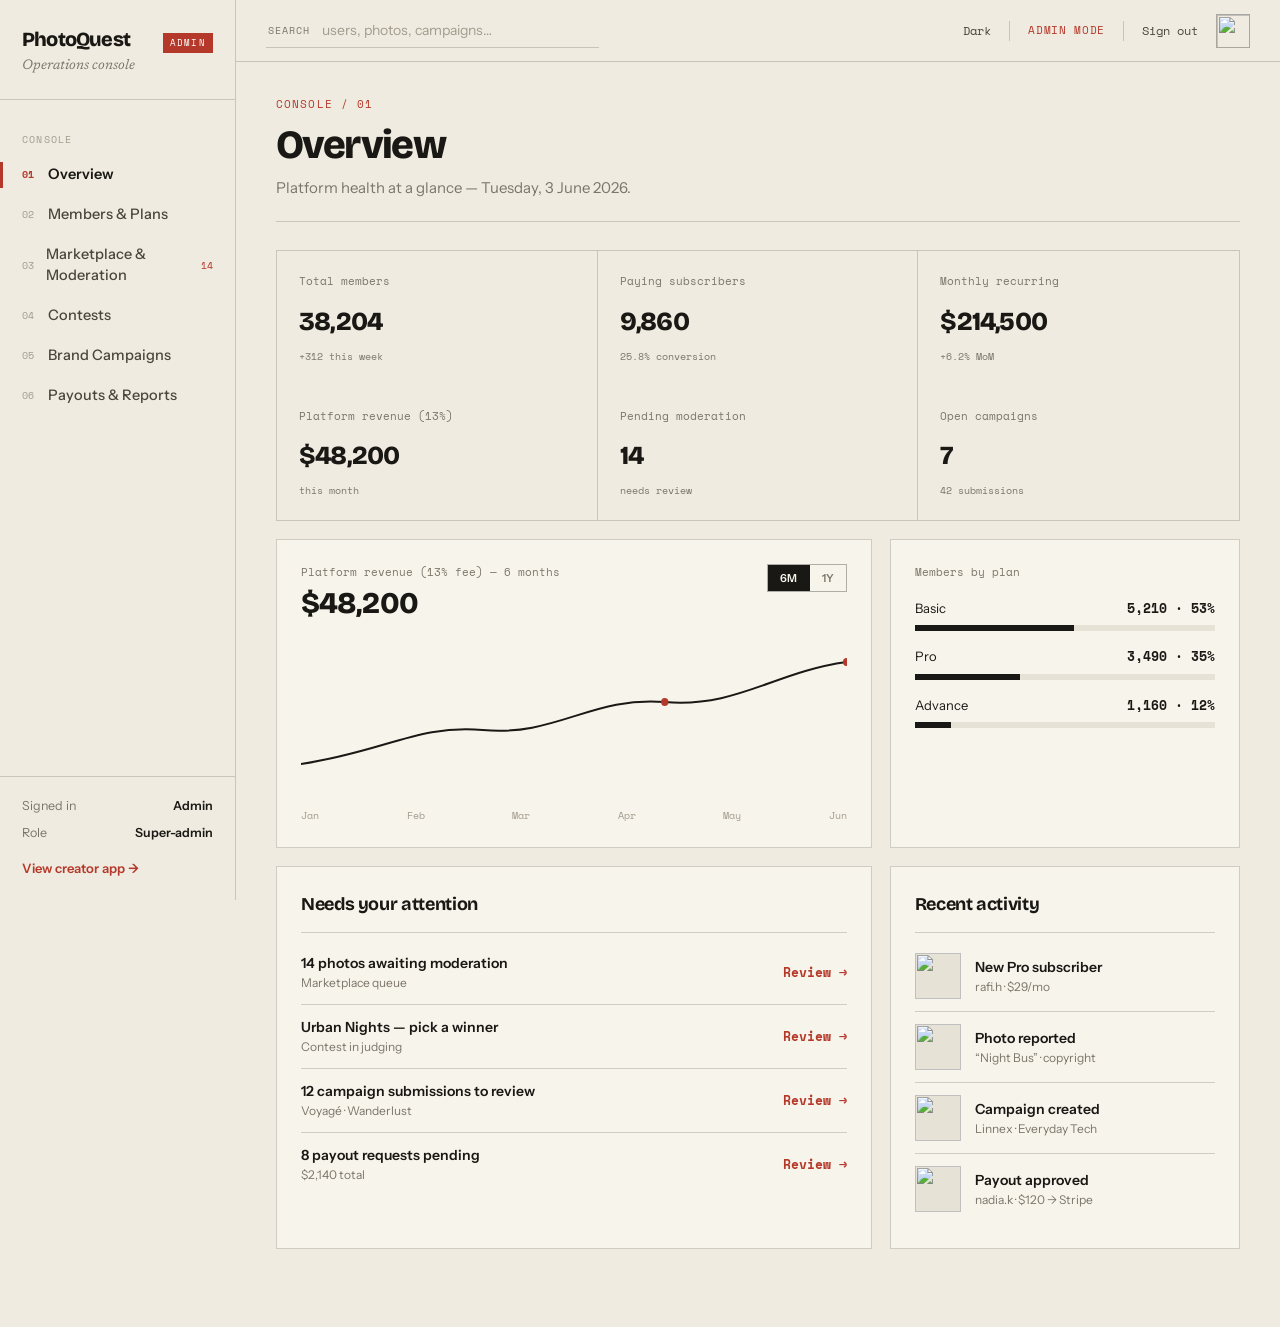
==== admin/index.html @ 0a508324 "first commit" ====
<!DOCTYPE html>
<html lang="en" data-theme="light">
<head>
<meta charset="UTF-8">
<meta name="viewport" content="width=device-width, initial-scale=1.0">
<title>PhotoQuest — Admin Console</title>
<link rel="preconnect" href="https://fonts.googleapis.com">
<link rel="preconnect" href="https://fonts.gstatic.com" crossorigin>
<link href="https://fonts.googleapis.com/css2?family=Bricolage+Grotesque:opsz,wght@12..96,500;12..96,700;12..96,800&family=Instrument+Sans:wght@400;500;600&family=Newsreader:ital,opsz,wght@0,6..72,400;1,6..72,400;1,6..72,500&family=Space+Mono:wght@400;700&display=swap" rel="stylesheet">
<link rel="stylesheet" href="css/styles.css">
<link rel="stylesheet" href="css/admin.css">
</head>
<body class="admin">
<div class="overlay-bg" id="ov" onclick="toggleNav(false)"></div>
<div class="app">

<!-- ============ SIDEBAR ============ -->
<aside class="sidebar" id="sidebar">
  <div class="brand">
    <div class="brand-row"><span class="brand-name">PhotoQuest</span><span class="admin-pip">ADMIN</span></div>
    <div class="brand-sub">Operations console</div>
  </div>
  <nav class="nav">
    <div class="nav-label">Console</div>
    <a class="nav-item active" data-go="a-overview"><span class="ni-no">01</span>Overview</a>
    <a class="nav-item" data-go="a-members"><span class="ni-no">02</span>Members &amp; Plans</a>
    <a class="nav-item" data-go="a-market"><span class="ni-no">03</span>Marketplace &amp; Moderation<span class="ni-flag" id="navMod">14</span></a>
    <a class="nav-item" data-go="a-contests"><span class="ni-no">04</span>Contests</a>
    <a class="nav-item" data-go="a-campaigns"><span class="ni-no">05</span>Brand Campaigns</a>
    <a class="nav-item" data-go="a-payouts"><span class="ni-no">06</span>Payouts &amp; Reports</a>
  </nav>
  <div class="side-foot">
    <div class="sf-line"><span>Signed in</span><span class="sf-val">Admin</span></div>
    <div class="sf-line"><span>Role</span><span class="sf-val">Super-admin</span></div>
    <a class="sf-up" href="../app/">View creator app →</a>
  </div>
</aside>

<div class="main">
  <header class="topbar">
    <button class="hamburger" onclick="toggleNav(true)" aria-label="Menu"><span></span><span></span><span></span></button>
    <div class="searchbar"><span class="sb-label">Search</span><input placeholder="users, photos, campaigns…"></div>
    <div class="topbar-spacer"></div>
    <button class="t-link" onclick="toggleTheme()" id="themeBtn">Dark</button>
    <div class="t-div"></div>
    <span class="plan-tag red">ADMIN MODE</span>
    <div class="t-div"></div>
    <button class="t-link" onclick="location.href='../auth/'">Sign out</button>
    <img class="avatar" src="https://picsum.photos/seed/pqadmin/100/100" alt="">
  </header>

  <!-- ===================================================== 1. OVERVIEW -->
  <section class="screen active" id="a-overview">
    <div class="page-head"><div><div class="eyebrow">Console / 01</div><h1>Overview</h1><p>Platform health at a glance — Tuesday, 3 June 2026.</p></div></div>

    <div class="stat-row six" id="kpiTop"></div>

    <div class="dash-grid">
      <div class="panel">
        <div class="panel-head"><div><span class="ph-label">Platform revenue (13% fee) — 6 months</span><span class="ph-big">$48,200</span></div>
          <div class="seg sm"><button class="on">6M</button><button>1Y</button></div></div>
        <svg class="area-chart" viewBox="0 0 600 150" preserveAspectRatio="none">
          <path d="M0,120 C90,108 130,80 200,86 C280,93 320,52 400,58 C480,64 520,28 600,18" fill="none" stroke="var(--ink)" stroke-width="2"/>
          <circle cx="400" cy="58" r="4" fill="var(--red)"/><circle cx="600" cy="18" r="4" fill="var(--red)"/></svg>
        <div class="chart-axis"><span>Jan</span><span>Feb</span><span>Mar</span><span>Apr</span><span>May</span><span>Jun</span></div>
      </div>
      <div class="panel"><span class="ph-label">Members by plan</span><div class="ebars" id="planDist" style="margin-top:18px"></div></div>
    </div>

    <div class="dash-grid">
      <div class="panel">
        <div class="panel-title">Needs your attention</div>
        <div class="rows" id="attention"></div>
      </div>
      <div class="panel"><div class="panel-title">Recent activity</div><div class="rows" id="adminActivity"></div></div>
    </div>
  </section>

  <!-- ===================================================== 2. MEMBERS & PLANS -->
  <section class="screen" id="a-members">
    <div class="page-head"><div><div class="eyebrow">Console / 02</div><h1>Members &amp; Plans</h1>
      <p>Manage subscribers, see plan activity, suspend or ban accounts that break the rules.</p></div>
      <div class="head-actions"><div class="seg"><button class="on">All</button><button>Basic</button><button>Pro</button><button>Advance</button></div>
      <button class="btn-solid" onclick="openMemberForm()">+ Add member</button></div></div>

    <div class="stat-row" id="memberKpi"></div>

    <div class="cols-2">
      <div class="panel">
        <div class="panel-title">Subscribers</div>
        <table class="tbl admin-tbl"><thead><tr><th>Member</th><th>Plan</th><th>Status</th><th>Joined</th><th class="r">Earnings</th><th class="r">Actions</th></tr></thead>
        <tbody id="memberBody"></tbody></table>
      </div>
      <div class="panel side">
        <div class="panel-title">Plan tiers <a href="#" onclick="openNewPlanForm();return false">+ New plan</a></div>
        <div id="planManage"></div>
        <p class="hint">Tier price, storage and upload limits are editable here. Commission is a flat ~13% across all tiers.</p>
      </div>
    </div>
  </section>

  <!-- ===================================================== 3. MARKETPLACE & MODERATION -->
  <section class="screen" id="a-market">
    <div class="page-head"><div><div class="eyebrow">Console / 03</div><h1>Marketplace &amp; Moderation</h1>
      <p>Review uploads, clear copyright flags, and remove anything that breaks community standards.</p></div></div>

    <div class="stat-row" id="marketKpi"></div>

    <div class="panel">
      <div class="panel-title">Moderation queue — <span class="red" id="modCount">14</span> awaiting review
        <div class="seg sm"><button class="on">Pending</button><button>Copyright flags</button><button>Reported</button></div></div>
      <div class="mod-grid" id="modGrid"></div>
    </div>

    <div class="panel" style="margin-top:18px">
      <div class="panel-title">Top-selling photos</div>
      <table class="tbl admin-tbl"><thead><tr><th>Photo</th><th>Creator</th><th>Category</th><th class="r">Downloads</th><th class="r">Revenue</th></tr></thead>
      <tbody id="topSellBody"></tbody></table>
    </div>
  </section>

  <!-- ===================================================== 4. CONTESTS -->
  <section class="screen" id="a-contests">
    <div class="page-head"><div><div class="eyebrow">Console / 04</div><h1>Contests</h1>
      <p>Create themed quests, review entries, and pick winners manually — no voting system.</p></div>
      <button class="btn-solid" onclick="openContestForm()">+ Create contest</button></div>

    <div class="stat-row" id="contestKpi"></div>

    <div class="panel">
      <div class="panel-title">All contests</div>
      <table class="tbl admin-tbl"><thead><tr><th>Theme</th><th>Type</th><th>Deadline</th><th class="r">Entries</th><th>Status</th><th class="r">Prize</th><th class="r">Action</th></tr></thead>
      <tbody id="contestBody"></tbody></table>
    </div>

    <div class="panel" style="margin-top:18px">
      <div class="panel-title">Review entries — <b>Urban Nights</b> (Judging)
        <span class="hint inline">Click an entry to shortlist; click again to mark winner</span></div>
      <div class="entry-grid" id="entryGrid"></div>
      <div class="judge-bar">
        <div><span class="jb-label">Selected winner</span><span class="jb-val" id="winnerLabel">— none yet —</span></div>
        <button class="btn-solid" onclick="assignPrize()">Assign $1,500 prize</button>
      </div>
    </div>
  </section>

  <!-- ===================================================== 5. BRAND CAMPAIGNS -->
  <section class="screen" id="a-campaigns">
    <div class="page-head"><div><div class="eyebrow">Console / 05</div><h1>Brand Campaigns</h1>
      <p>Post briefs from brands, review submissions, and accept the best shots with a payout.</p></div>
      <button class="btn-solid" onclick="openCampaignForm()">+ Create campaign</button></div>

    <div class="stat-row" id="campKpi"></div>

    <div class="panel">
      <div class="panel-title">Campaigns</div>
      <table class="tbl admin-tbl"><thead><tr><th>Brand</th><th>Brief</th><th>Payout</th><th class="r">Submissions</th><th>Status</th><th class="r">Action</th></tr></thead>
      <tbody id="campBody"></tbody></table>
    </div>

    <div class="panel" style="margin-top:18px">
      <div class="panel-title">Review submissions — <b>Voyagé · Wanderlust 2026</b>
        <span class="hint inline">Accepted <b id="accCount">0</b> · committed <b id="accTotal">$0</b></span></div>
      <div class="mod-grid" id="subGrid"></div>
    </div>
  </section>

  <!-- ===================================================== 6. PAYOUTS & REPORTS -->
  <section class="screen" id="a-payouts">
    <div class="page-head"><div><div class="eyebrow">Console / 06</div><h1>Payouts &amp; Reports</h1>
      <p>Approve creator withdrawals to Stripe virtual cards and track platform revenue.</p></div></div>

    <div class="stat-row" id="payKpi"></div>

    <div class="cols-2">
      <div class="panel">
        <div class="panel-title">Payout requests</div>
        <table class="tbl admin-tbl"><thead><tr><th>Creator</th><th>Method</th><th>Requested</th><th class="r">Amount</th><th class="r">Action</th></tr></thead>
        <tbody id="payBody"></tbody></table>
      </div>
      <div class="panel side">
        <div class="panel-title">Where each $1 of a sale goes</div>
        <div class="split"><div class="sp-you">Creator — 87¢</div><div class="sp-pf">13¢</div></div>
        <div class="rows" id="feeBreak" style="margin-top:14px"></div>
        <p class="hint">The 13% platform fee covers taxes, insurance and Stripe merchant fees. Minimum payout $50.</p>
      </div>
    </div>
  </section>

</div></div>

<div class="modal-wrap" id="modal">
  <div class="modal-bg" onclick="closeModal()"></div>
  <div class="modal" role="dialog" aria-modal="true">
    <div class="modal-head"><div><span class="mh-sub" id="modalKicker">New</span><h3 id="modalTitle">Title</h3></div>
      <button class="x" onclick="closeModal()" aria-label="Close">✕</button></div>
    <div class="modal-body" id="modalBody"></div>
    <div class="modal-foot"><button class="btn-line" onclick="closeModal()">Cancel</button>
      <button class="btn-solid" id="modalSubmit">Save</button></div>
  </div>
</div>

<script src="js/app.js"></script>
</body>
</html>
---- admin/css/styles.css ----
/* ============================================================
   PhotoQuest — Editorial / Swiss photo-archive
   Paper-light default · near-monochrome ink · single press-red accent
   ============================================================ */
:root{
  --display:'Bricolage Grotesque',sans-serif;
  --body:'Instrument Sans',sans-serif;
  --serif:'Newsreader',Georgia,serif;
  --mono:'Space Mono',monospace;
  --sidebar-w:236px;
  --red:#C0392B;
}
html[data-theme="light"]{
  --bg:#EFEBE1;          /* warm newsprint */
  --paper:#F7F4EC;       /* panels */
  --paper-2:#E7E2D6;     /* recessed */
  --ink:#1A1814;         /* near-black warm */
  --ink-2:#4B463D;
  --muted:#7C766A;
  --faint:#A39C8D;
  --rule:rgba(26,24,20,.18);
  --rule-2:rgba(26,24,20,.32);
  --red:#B5392A;
  --on-ink:#F7F4EC;
}
html[data-theme="dark"]{
  --bg:#161512;
  --paper:#1E1C18;
  --paper-2:#13120F;
  --ink:#ECE7DA;
  --ink-2:#BCB5A6;
  --muted:#8A8475;
  --faint:#5C574B;
  --rule:rgba(236,231,218,.16);
  --rule-2:rgba(236,231,218,.3);
  --red:#E0584A;
  --on-ink:#161512;
}
*{margin:0;padding:0;box-sizing:border-box}
html{scroll-behavior:smooth}
body{font-family:var(--body);background:var(--bg);color:var(--ink);font-size:15px;line-height:1.5;
  -webkit-font-smoothing:antialiased;transition:background .35s,color .35s}
::selection{background:var(--ink);color:var(--on-ink)}
img{display:block;max-width:100%}
button{font-family:inherit;cursor:pointer;border:none;background:none;color:inherit}
a{color:inherit;text-decoration:none;cursor:pointer}
.mono{font-family:var(--mono)}
.red{color:var(--red)}
::-webkit-scrollbar{width:10px;height:10px}
::-webkit-scrollbar-thumb{background:var(--rule-2)}
::-webkit-scrollbar-track{background:transparent}

/* ============ LAYOUT ============ */
.app{display:flex;min-height:100vh}
.sidebar{width:var(--sidebar-w);flex-shrink:0;position:fixed;inset:0 auto 0 0;z-index:60;background:var(--bg);
  border-right:1px solid var(--rule);display:flex;flex-direction:column;padding:24px 0 18px;transition:transform .3s}
.brand{padding:0 22px 22px;border-bottom:1px solid var(--rule)}
.brand-row{display:flex;align-items:baseline;justify-content:space-between}
.brand-name{font-family:var(--display);font-weight:800;font-size:20px;letter-spacing:-.04em}
.brand-idx{font-family:var(--mono);font-size:11px;color:var(--muted)}
.brand-sub{font-family:var(--serif);font-style:italic;font-size:14px;color:var(--muted);margin-top:2px}

.nav{flex:1;overflow-y:auto;padding:14px 0}
.nav-label{font-family:var(--mono);font-size:10px;letter-spacing:.12em;text-transform:uppercase;color:var(--faint);
  padding:18px 22px 8px}
.nav-item{display:flex;align-items:center;gap:12px;padding:9px 22px;font-size:14.5px;font-weight:500;color:var(--ink-2);
  transition:.12s;position:relative}
.nav-item .ni-no{font-family:var(--mono);font-size:10px;color:var(--faint);width:14px}
.nav-item .ni-flag{margin-left:auto;font-family:var(--mono);font-size:9.5px;color:var(--red)}
.nav-item:hover{color:var(--ink);background:var(--paper)}
.nav-item.active{color:var(--ink);font-weight:600}
.nav-item.active::before{content:"";position:absolute;left:0;top:7px;bottom:7px;width:3px;background:var(--red)}
.nav-item.active .ni-no{color:var(--red)}

.side-foot{border-top:1px solid var(--rule);padding:16px 22px 4px;font-size:12.5px}
.sf-line{display:flex;justify-content:space-between;color:var(--muted);padding:4px 0}
.sf-val{color:var(--ink);font-weight:600}
.sf-up{display:block;margin-top:12px;font-weight:600;color:var(--red);font-size:13px}
.sf-up:hover{text-decoration:underline}

.main{flex:1;margin-left:var(--sidebar-w);min-width:0}

/* ============ TOPBAR ============ */
.topbar{position:sticky;top:0;z-index:40;display:flex;align-items:center;gap:18px;padding:0 30px;height:62px;
  background:color-mix(in srgb,var(--bg) 88%,transparent);backdrop-filter:blur(8px);border-bottom:1px solid var(--rule)}
.hamburger{display:none;flex-direction:column;gap:4px;width:38px;height:38px;align-items:center;justify-content:center;border:1px solid var(--rule)}
.hamburger span{width:18px;height:1.5px;background:var(--ink)}
.searchbar{flex:1;max-width:430px;display:flex;align-items:center;gap:12px;border-bottom:1px solid var(--rule);padding:8px 2px}
.searchbar:focus-within{border-color:var(--ink)}
.sb-label{font-family:var(--mono);font-size:10px;letter-spacing:.1em;text-transform:uppercase;color:var(--muted)}
.searchbar input{flex:1;background:none;border:none;outline:none;color:var(--ink);font-size:14px;font-family:inherit}
.searchbar input::placeholder{color:var(--faint)}
.topbar-spacer{flex:1}
.t-link{font-family:var(--mono);font-size:12px;color:var(--ink-2)}
.t-link:hover{color:var(--red)}
.t-div{width:1px;height:20px;background:var(--rule)}
.plan-tag{font-family:var(--mono);font-size:11px;letter-spacing:.06em;color:var(--muted)}
.avatar{width:34px;height:34px;object-fit:cover;border:1px solid var(--rule-2)}

/* ============ SCREENS ============ */
.screen{display:none;padding:34px 40px 60px;max-width:1280px}
.screen.active{display:block;animation:fade .4s ease}
@keyframes fade{from{opacity:0;transform:translateY(6px)}to{opacity:1;transform:none}}
@media(prefers-reduced-motion:reduce){.screen.active{animation:none}}

.page-head{display:flex;align-items:flex-end;justify-content:space-between;gap:24px;flex-wrap:wrap;
  padding-bottom:22px;margin-bottom:28px;border-bottom:1px solid var(--rule)}
.eyebrow{font-family:var(--mono);font-size:11px;letter-spacing:.1em;text-transform:uppercase;color:var(--red);margin-bottom:12px}
.page-head h1{font-family:var(--display);font-size:40px;font-weight:800;letter-spacing:-.04em;line-height:1}
.page-head p{color:var(--muted);margin-top:12px;max-width:540px;font-size:15px}

/* ============ BUTTONS ============ */
.btn-solid{background:var(--ink);color:var(--on-ink);padding:11px 20px;font-weight:600;font-size:14px;
  border:1px solid var(--ink);transition:.15s}
.btn-solid:hover{background:transparent;color:var(--ink)}
.btn-line{background:none;color:var(--ink);border:1px solid var(--rule-2);padding:11px 20px;font-weight:600;font-size:14px;transition:.15s}
.btn-line:hover{border-color:var(--ink);background:var(--ink);color:var(--on-ink)}
.btn-line-inv{background:none;border:1px solid currentColor;color:var(--on-ink);padding:13px 24px;font-weight:600;font-size:15px}
.btn-line-inv:hover{background:var(--on-ink);color:var(--ink)}
.full{width:100%;display:block;text-align:center;margin-top:8px}
.link-u{font-weight:600;font-size:14px;color:var(--ink)}
.link-u:hover{text-decoration:underline;text-underline-offset:3px}
.link-u.red{color:var(--red)}

/* segmented (flat) */
.seg{display:inline-flex;border:1px solid var(--rule-2)}
.seg button{padding:9px 16px;font-size:12.5px;font-weight:600;color:var(--muted);border-right:1px solid var(--rule-2)}
.seg button:last-child{border-right:none}
.seg button.on{background:var(--ink);color:var(--on-ink)}
.seg.sm button{padding:6px 12px;font-size:11px}

/* ============ LANDING ============ */
.landing{padding:0;max-width:none}
.land-nav{display:flex;align-items:center;justify-content:space-between;padding:20px 6%;border-bottom:1px solid var(--rule);
  position:sticky;top:0;background:color-mix(in srgb,var(--bg) 90%,transparent);backdrop-filter:blur(8px);z-index:30}
.brand-name.lg{font-size:22px}
.land-links{display:flex;gap:30px;font-size:14px;font-weight:500;color:var(--ink-2)}
.land-links a:hover{color:var(--red)}
.land-cta{display:flex;align-items:center;gap:18px}

.hero{padding:64px 6% 40px;border-bottom:1px solid var(--rule)}
.kicker{font-family:var(--mono);font-size:12px;letter-spacing:.08em;text-transform:uppercase;color:var(--red);margin-bottom:26px}
.hero-h{font-family:var(--display);font-weight:800;font-size:clamp(44px,7.5vw,96px);line-height:.94;letter-spacing:-.05em}
.hero-under{display:grid;grid-template-columns:1fr 1fr;gap:50px;margin-top:40px;padding-top:28px;border-top:1px solid var(--rule)}
.hero-lead p{font-family:var(--serif);font-size:19px;line-height:1.45;color:var(--ink-2);max-width:440px}
.hero-search{display:flex;align-items:center;gap:14px;border-bottom:1px solid var(--ink);padding:10px 0;margin-top:24px;max-width:400px}
.hero-search input{flex:1;background:none;border:none;outline:none;font-family:inherit;font-size:16px;color:var(--ink)}
.hero-search input::placeholder{color:var(--faint)}
.hero-stats{display:grid;grid-template-columns:1fr 1fr;gap:20px 30px;align-content:start}
.hero-stats .hs{border-top:1px solid var(--rule);padding-top:10px}
.hero-stats .n{display:block;font-family:var(--display);font-size:34px;font-weight:700;letter-spacing:-.03em}
.hero-stats .t{font-family:var(--mono);font-size:11px;color:var(--muted)}

.hero-fig{position:relative}
.hero-fig img{width:100%;height:clamp(360px,52vh,620px);object-fit:cover;filter:grayscale(.12)}
.hero-fig figcaption{font-family:var(--mono);font-size:11px;color:var(--muted);padding:12px 6%;border-bottom:1px solid var(--rule)}
.hero-fig figcaption span{color:var(--red);margin-right:8px}

.ed-sec{padding:64px 6%;border-bottom:1px solid var(--rule)}
.ed-head{display:flex;align-items:baseline;gap:20px;margin-bottom:36px}
.ed-no{font-family:var(--mono);font-size:13px;color:var(--red)}
.ed-head h2{font-family:var(--display);font-size:clamp(26px,3.4vw,40px);font-weight:700;letter-spacing:-.035em;line-height:1.04}
.feat-list{display:grid;grid-template-columns:repeat(2,1fr);gap:0;border-top:1px solid var(--rule)}
.feat{padding:26px 30px 26px 0;border-bottom:1px solid var(--rule)}
.feat:nth-child(odd){border-right:1px solid var(--rule);padding-right:40px}
.feat:nth-child(even){padding-left:40px}
.feat .fn{font-family:var(--mono);font-size:11px;color:var(--red);margin-bottom:10px}
.feat h3{font-family:var(--display);font-size:22px;font-weight:700;letter-spacing:-.02em;margin-bottom:8px}
.feat p{color:var(--muted);font-size:14.5px;max-width:380px}

.step-list{list-style:none;border-top:1px solid var(--rule)}
.step-list li{display:flex;gap:30px;padding:28px 0;border-bottom:1px solid var(--rule);align-items:baseline}
.sl-no{font-family:var(--serif);font-style:italic;font-size:30px;color:var(--red);width:50px;flex-shrink:0}
.step-list h3{font-family:var(--display);font-size:21px;font-weight:700;margin-bottom:6px;letter-spacing:-.02em}
.step-list p{color:var(--muted);max-width:560px}

.cta-block{background:var(--ink);color:var(--on-ink);padding:80px 6%;display:flex;align-items:center;justify-content:space-between;gap:40px;flex-wrap:wrap}
.cta-block h2{font-family:var(--display);font-size:clamp(28px,4.4vw,52px);font-weight:800;letter-spacing:-.04em;line-height:1;max-width:640px}

.land-foot{padding:50px 6%;display:flex;justify-content:space-between;gap:40px;flex-wrap:wrap;border-top:1px solid var(--rule)}
.land-foot .brand-name{font-size:18px}
.land-foot p{color:var(--muted);font-size:12px;margin-top:6px}
.lf-cols{display:flex;gap:56px}
.lf-cols b{display:block;font-family:var(--mono);font-size:10px;letter-spacing:.1em;text-transform:uppercase;color:var(--faint);margin-bottom:12px;font-weight:400}
.lf-cols a{display:block;font-size:13.5px;color:var(--ink-2);padding:3px 0}
.lf-cols a:hover{color:var(--red)}

/* ============ PRICING ============ */
.price-table{display:grid;grid-template-columns:repeat(3,1fr);border:1px solid var(--rule-2)}
.plan-col{padding:30px 26px;border-right:1px solid var(--rule)}
.plan-col:last-child{border-right:none}
.plan-col.pop{background:var(--paper)}
.plan-name{display:flex;align-items:baseline;justify-content:space-between}
.plan-name .nm{font-family:var(--display);font-size:24px;font-weight:800;letter-spacing:-.03em}
.plan-name .rec{font-family:var(--mono);font-size:10px;color:var(--red)}
.plan-desc{color:var(--muted);font-size:13.5px;margin:8px 0 22px;min-height:54px}
.plan-price{display:flex;align-items:baseline;gap:6px;border-top:1px solid var(--rule);padding-top:20px}
.plan-price .amt{font-family:var(--display);font-size:48px;font-weight:800;letter-spacing:-.04em}
.plan-price .per{font-family:var(--mono);font-size:12px;color:var(--muted)}
.plan-store{font-family:var(--mono);font-size:12px;color:var(--red);margin:14px 0 22px}
.plan-feats{list-style:none}
.plan-feats li{display:flex;gap:12px;font-size:13.5px;padding:9px 0;border-top:1px solid var(--rule);color:var(--ink-2)}
.plan-feats li .mk{font-family:var(--mono);color:var(--ink);flex-shrink:0}
.plan-feats li.off{color:var(--faint)}.plan-feats li.off .mk{color:var(--faint)}
.plan-col .btn-solid,.plan-col .btn-line{width:100%;text-align:center;margin-top:24px}
.fee-note{display:flex;gap:18px;margin-top:24px;padding:22px 24px;background:var(--paper);border:1px solid var(--rule)}
.fn-mark{font-family:var(--mono);font-size:11px;letter-spacing:.08em;text-transform:uppercase;color:var(--red);flex-shrink:0;padding-top:2px}
.fee-note p{font-size:14px;color:var(--ink-2);max-width:760px}
.fee-note b{color:var(--ink)}

/* ============ PANELS / STATS ============ */
.panel{background:var(--paper);border:1px solid var(--rule);padding:24px}
.stat-row{display:grid;grid-template-columns:repeat(4,1fr);border:1px solid var(--rule);margin-bottom:18px}
.stat-row.two{grid-template-columns:1fr 1fr;margin:0}
.stat{padding:22px;border-right:1px solid var(--rule)}
.stat:last-child{border-right:none}
.st-label{font-family:var(--mono);font-size:11px;color:var(--muted);display:block;margin-bottom:12px}
.st-val{font-family:var(--display);font-size:32px;font-weight:800;letter-spacing:-.03em}
.st-delta{font-family:var(--mono);font-size:11px;margin-top:8px;display:block;color:var(--ink-2)}
.st-delta.down{color:var(--red)}

.dash-grid{display:grid;grid-template-columns:1.7fr 1fr;gap:18px;margin-bottom:18px}
.panel-head{display:flex;justify-content:space-between;align-items:flex-start;margin-bottom:18px}
.ph-label{font-family:var(--mono);font-size:11px;color:var(--muted);display:block}
.ph-big{font-family:var(--display);font-size:30px;font-weight:800;letter-spacing:-.03em;margin-top:4px}
.area-chart{width:100%;height:150px}
.chart-axis{display:flex;justify-content:space-between;font-family:var(--mono);font-size:10px;color:var(--faint);margin-top:8px}

.usage-big{font-family:var(--display);font-size:46px;font-weight:800;letter-spacing:-.04em;margin-top:14px}
.usage-big span{color:var(--muted);font-size:26px}
.usage-meta{font-size:13px;color:var(--muted);margin-bottom:18px}
.usage-foot{display:flex;justify-content:space-between;font-size:12px;color:var(--muted);margin:20px 0 8px;font-family:var(--mono)}
.meter{height:6px;background:var(--paper-2);overflow:hidden}
.meter-fill{height:100%;background:var(--ink);transition:width 1s ease}

.panel-title{display:flex;justify-content:space-between;align-items:baseline;font-family:var(--display);font-size:18px;font-weight:700;
  letter-spacing:-.02em;padding-bottom:14px;margin-bottom:8px;border-bottom:1px solid var(--rule)}
.panel-title a{font-family:var(--body);font-size:12.5px;font-weight:600;color:var(--red)}
.rows{display:flex;flex-direction:column}
.row-item{display:flex;align-items:center;gap:14px;padding:12px 0;border-bottom:1px solid var(--rule)}
.row-item:last-child{border-bottom:none}
.row-item img{width:46px;height:46px;object-fit:cover}
.row-item .rt{font-weight:600;font-size:14px}
.row-item .rs{font-size:12px;color:var(--muted)}
.row-item .rv{margin-left:auto;font-family:var(--mono);font-weight:700;font-size:13px}

/* ============ UPLOAD ============ */
.upload-grid{display:grid;grid-template-columns:1fr 360px;gap:22px}
.dropzone{border:1px dashed var(--rule-2);padding:24px;transition:.2s}
.dropzone:hover{border-color:var(--ink)}
.dz-preview{position:relative;overflow:hidden;aspect-ratio:16/10;margin-bottom:18px}
.dz-preview img{width:100%;height:100%;object-fit:cover}
.scan-line{position:absolute;left:0;right:0;height:2px;background:var(--red);top:0;opacity:0}
.scanning .scan-line{opacity:1;animation:scan 2.4s linear infinite}
@keyframes scan{0%{top:0}100%{top:100%}}
.dz-actions{display:flex;gap:10px;flex-wrap:wrap}
.dz-hint{font-family:var(--mono);font-size:11px;color:var(--muted);margin-top:14px}
.field{margin-top:20px}
.field label{font-family:var(--mono);font-size:10px;letter-spacing:.08em;text-transform:uppercase;color:var(--muted);display:block;margin-bottom:8px}
.ai-panel{background:var(--paper);border:1px solid var(--rule);padding:22px}
.ai-head{display:flex;align-items:center;justify-content:space-between;padding-bottom:16px;border-bottom:1px solid var(--rule);margin-bottom:18px}
.ai-title{font-family:var(--display);font-size:17px;font-weight:700;display:block}
.ai-opt{font-family:var(--mono);font-size:10px;color:var(--red)}
.val{font-family:var(--mono);font-size:13px;border:1px solid var(--rule);padding:10px 12px;color:var(--ink)}
.val.muted{color:var(--faint)}
.chips{display:flex;flex-wrap:wrap;gap:7px}
.chipm{font-family:var(--mono);font-size:11px;border:1px solid var(--rule-2);padding:5px 10px;color:var(--ink-2)}
.chipm.add{border-style:dashed;color:var(--muted)}
.ai-offnote{font-size:13px;color:var(--muted);padding:16px 0;border-bottom:1px solid var(--rule);margin-bottom:6px}
.switch{width:42px;height:22px;background:var(--paper-2);border:1px solid var(--rule-2);position:relative;transition:.2s;flex-shrink:0}
.switch::after{content:"";position:absolute;top:1px;left:1px;width:18px;height:18px;background:var(--muted);transition:.2s}
.switch.on{background:var(--ink)}
.switch.on::after{left:21px;background:var(--on-ink)}

/* ============ PORTFOLIO ============ */
.pf-cover{height:200px;overflow:hidden;border:1px solid var(--rule)}
.pf-cover img{width:100%;height:100%;object-fit:cover;filter:grayscale(.15)}
.pf-head{display:flex;align-items:flex-end;gap:24px;margin-top:-50px;padding:0 6px;flex-wrap:wrap}
.pf-avatar{width:108px;height:108px;object-fit:cover;border:4px solid var(--bg)}
.pf-info{flex:1;min-width:220px;padding-bottom:6px}
.pf-info h1{font-family:var(--display);font-size:30px;font-weight:800;letter-spacing:-.03em;display:flex;align-items:baseline;gap:12px;flex-wrap:wrap}
.verif{font-family:var(--mono);font-size:11px;color:var(--red);font-weight:400}
.pf-bio{font-family:var(--serif);font-style:italic;font-size:16px;color:var(--ink-2);margin:8px 0;max-width:480px}
.pf-meta{display:flex;gap:22px;font-size:12px;color:var(--muted)}
.pf-meta b{color:var(--ink)}
.pf-actions{display:flex;gap:10px;padding-bottom:8px}
.pf-badges{display:grid;grid-template-columns:repeat(3,1fr);border:1px solid var(--rule);margin:28px 0}
.pfb{padding:18px 20px;border-right:1px solid var(--rule);font-size:13.5px;color:var(--ink-2);display:flex;align-items:baseline;gap:12px}
.pfb:last-child{border-right:none}
.pfb-no{font-family:var(--display);font-size:22px;font-weight:800;color:var(--red);flex-shrink:0}
.arch-head{display:flex;align-items:baseline;gap:18px;padding-bottom:16px;margin-bottom:20px;border-bottom:1px solid var(--rule)}
.arch-head h2{font-family:var(--display);font-size:24px;font-weight:700;letter-spacing:-.03em}
.arch-head a{margin-left:auto;font-size:13px;font-weight:600;color:var(--red)}
.masonry{columns:4;column-gap:14px}
.masonry .arch-item{margin-bottom:14px;break-inside:avoid}

/* ============ ARCHIVE GRID (marketplace) ============ */
.arch-grid{display:grid;grid-template-columns:repeat(4,1fr);gap:14px}
.arch-item{border:1px solid var(--rule);background:var(--paper);transition:.18s}
.arch-item:hover{border-color:var(--ink)}
.arch-item .ai-img{overflow:hidden;position:relative}
.arch-item .ai-img img{width:100%;height:100%;object-fit:cover;transition:.5s ease}
.arch-grid .arch-item .ai-img{aspect-ratio:4/5}
.arch-item:hover .ai-img img{transform:scale(1.04)}
.arch-item .cap{display:flex;justify-content:space-between;align-items:baseline;padding:9px 11px;font-family:var(--mono);font-size:11px;border-top:1px solid var(--rule)}
.arch-item .cap .ct{color:var(--ink);white-space:nowrap;overflow:hidden;text-overflow:ellipsis}
.arch-item .cap .cp{color:var(--red);flex-shrink:0;padding-left:8px}

.mk-bar{display:flex;align-items:center;gap:20px;flex-wrap:wrap;padding-bottom:16px;margin-bottom:20px;border-bottom:1px solid var(--rule)}
.mk-filters{display:flex;gap:18px;flex-wrap:wrap}
.fl{font-size:14px;font-weight:500;color:var(--muted)}
.fl:hover{color:var(--ink)}
.fl.on{color:var(--ink);border-bottom:2px solid var(--red);padding-bottom:2px}
.mk-sort{margin-left:auto;font-size:12px;color:var(--ink-2)}

/* ============ CONTESTS ============ */
.quest-feature{display:grid;grid-template-columns:1fr 1fr;border:1px solid var(--rule-2);margin-bottom:32px}
.qf-img{position:relative;min-height:320px}
.qf-img img{position:absolute;inset:0;width:100%;height:100%;object-fit:cover;filter:grayscale(.1)}
.qf-img .live{position:absolute;top:16px;left:16px;display:flex;align-items:center;gap:8px;background:var(--ink);color:var(--on-ink);
  font-family:var(--mono);font-size:11px;padding:6px 12px}
.qf-img .live i{width:7px;height:7px;border-radius:50%;background:var(--red)}
.qf-body{padding:36px;display:flex;flex-direction:column;justify-content:center;border-left:1px solid var(--rule)}
.qf-theme{font-family:var(--mono);font-size:11px;letter-spacing:.08em;text-transform:uppercase;color:var(--red)}
.qf-body h2{font-family:var(--display);font-size:36px;font-weight:800;letter-spacing:-.04em;margin:10px 0}
.qf-body p{color:var(--muted);font-size:14.5px;margin-bottom:24px;max-width:420px}
.qf-prizes{display:flex;gap:34px;padding:18px 0;border-top:1px solid var(--rule);border-bottom:1px solid var(--rule);margin-bottom:24px}
.qf-prizes .n{display:block;font-family:var(--display);font-size:26px;font-weight:800;letter-spacing:-.03em}
.qf-prizes .t{font-size:10px;color:var(--muted)}
.qf-cta{display:flex;align-items:center;gap:20px}
.quest-grid{display:grid;grid-template-columns:repeat(3,1fr);gap:16px}
.quest-card{border:1px solid var(--rule);background:var(--paper);transition:.18s}
.quest-card:hover{border-color:var(--ink)}
.quest-card .qc-img{height:150px;position:relative;overflow:hidden}
.quest-card .qc-img img{width:100%;height:100%;object-fit:cover}
.quest-card .qc-img .pz{position:absolute;bottom:0;left:0;background:var(--ink);color:var(--on-ink);font-family:var(--mono);font-size:12px;padding:5px 11px}
.quest-card .qc-body{padding:16px 18px}
.quest-card .qc-theme{font-family:var(--mono);font-size:10px;letter-spacing:.06em;text-transform:uppercase;color:var(--red)}
.quest-card h4{font-family:var(--display);font-size:19px;font-weight:700;letter-spacing:-.02em;margin:6px 0}
.quest-card .dl{font-family:var(--mono);font-size:11px;color:var(--muted)}

/* ============ CAMPAIGNS ============ */
.camp-list{border-top:1px solid var(--rule)}
.camp-row{display:grid;grid-template-columns:80px 1fr auto;gap:24px;align-items:center;padding:24px 0;border-bottom:1px solid var(--rule);transition:.15s}
.camp-row:hover{background:var(--paper);padding-left:12px;padding-right:12px}
.camp-row .logo{width:80px;height:80px;object-fit:cover;border:1px solid var(--rule)}
.camp-row .cr-name{font-family:var(--display);font-size:20px;font-weight:700;letter-spacing:-.02em;display:flex;align-items:center;gap:12px}
.camp-row .cr-name .open{font-family:var(--mono);font-size:10px;color:var(--red);font-weight:400;text-transform:uppercase;letter-spacing:.06em}
.camp-row .cr-req{color:var(--muted);font-size:13.5px;margin:6px 0 10px;max-width:540px}
.camp-row .cr-tags{display:flex;gap:7px;flex-wrap:wrap}
.camp-row .pay{text-align:right}
.camp-row .pay .amt{font-family:var(--display);font-size:26px;font-weight:800;letter-spacing:-.03em}
.camp-row .pay .typ{font-family:var(--mono);font-size:10px;color:var(--muted)}
.camp-row .pay .btn-line{margin-top:10px}

/* ============ EARNINGS ============ */
.earn-grid{display:grid;grid-template-columns:320px 1fr;gap:22px;align-items:start}
.vcard{background:var(--ink);color:var(--on-ink);padding:26px;aspect-ratio:1.6/1;display:flex;flex-direction:column;justify-content:space-between}
.vc-top{display:flex;justify-content:space-between;align-items:flex-start}
.vc-bal{font-family:var(--mono);font-size:10px;opacity:.7;letter-spacing:.06em}
.vc-mark{font-family:var(--serif);font-style:italic;font-size:18px;opacity:.85}
.vc-amt{font-family:var(--display);font-size:38px;font-weight:800;letter-spacing:-.03em;margin-top:-30px}
.vc-num{font-size:14px;letter-spacing:.12em;opacity:.85}
.vc-foot{display:flex;justify-content:space-between;font-size:10px;opacity:.7;margin-top:10px}
.split{display:flex;gap:4px;margin:16px 0 14px}
.split>div{height:30px;display:grid;place-items:center;font-family:var(--mono);font-size:11px;font-weight:700}
.split .sp-you{flex:87;background:var(--ink);color:var(--on-ink)}
.split .sp-pf{flex:13;background:var(--paper-2);color:var(--ink-2)}
.sp-note{font-size:12.5px;color:var(--muted)}.sp-note b{color:var(--ink)}
.ebars{display:flex;flex-direction:column;gap:16px;margin-top:18px}
.ebar .et{display:flex;justify-content:space-between;font-size:13px;margin-bottom:7px}
.ebar .et .ev{font-family:var(--mono);font-weight:700}
.ebar .ebar-track{height:6px;background:var(--paper-2)}
.ebar .ebar-fill{height:100%;background:var(--ink)}

/* tables */
.tbl{width:100%;border-collapse:collapse}
.tbl th{text-align:left;font-family:var(--mono);font-size:10px;letter-spacing:.06em;text-transform:uppercase;color:var(--muted);padding:0 12px 12px;font-weight:400}
.tbl th.r,.tbl td.r{text-align:right}
.tbl td{padding:13px 12px;border-top:1px solid var(--rule);font-size:13.5px}
.tbl tr:hover td{background:var(--bg)}
.tg{font-family:var(--mono);font-size:10px;padding:3px 8px;border:1px solid var(--rule-2)}
.tg.paid{color:var(--ink)} .tg.credit{color:var(--red);border-color:var(--red)} .tg.draw{color:var(--muted)}
.amt-pos{font-family:var(--mono);font-weight:700;color:var(--ink)}
.amt-neg{font-family:var(--mono);font-weight:700;color:var(--red)}

/* ============ REFERRAL ============ */
.ref-block{background:var(--ink);color:var(--on-ink);padding:48px}
.ref-block h2{font-family:var(--display);font-size:clamp(30px,4.4vw,52px);font-weight:800;letter-spacing:-.04em}
.ref-block p{opacity:.8;margin:12px 0 28px;max-width:440px;font-size:15px}
.ref-link{display:flex;gap:10px;max-width:520px}
.rl-box{flex:1;background:transparent;border:1px solid rgba(255,255,255,.3);padding:13px 16px;font-size:13px;display:flex;align-items:center}
.ref-block .btn-solid{background:var(--on-ink);color:var(--ink);border-color:var(--on-ink)}
.ref-block .btn-solid:hover{background:transparent;color:var(--on-ink)}
.ref-share{display:flex;gap:24px;margin-top:20px;font-size:12px}
.ref-share a{opacity:.75;border-bottom:1px solid transparent;padding-bottom:2px}
.ref-share a:hover{opacity:1;border-color:currentColor}
.funnel{display:grid;grid-template-columns:repeat(3,1fr);border:1px solid var(--rule-2);margin-top:22px}
.fstep{padding:28px;border-right:1px solid var(--rule);text-align:center}
.fstep.last{border-right:none;background:var(--paper)}
.fstep .n{font-family:var(--display);font-size:40px;font-weight:800;letter-spacing:-.04em;display:block}
.fstep .t{font-family:var(--mono);font-size:11px;color:var(--muted)}

/* ============ MOBILE ============ */
.overlay-bg{display:none;position:fixed;inset:0;background:rgba(0,0,0,.4);z-index:55}
.overlay-bg.show{display:block}
@media(max-width:1080px){
  .hero-under,.dash-grid,.upload-grid,.earn-grid,.quest-feature,.feat-list{grid-template-columns:1fr}
  .feat:nth-child(odd){border-right:none;padding-right:0}.feat:nth-child(even){padding-left:0}
  .arch-grid{grid-template-columns:repeat(3,1fr)}.masonry{columns:3}
  .quest-grid,.pf-badges{grid-template-columns:1fr 1fr}
  .stat-row{grid-template-columns:1fr 1fr}.stat:nth-child(2){border-right:none}
  .qf-body{border-left:none;border-top:1px solid var(--rule)}
}
@media(max-width:768px){
  .sidebar{transform:translateX(-100%)}.sidebar.open{transform:translateX(0)}
  .main{margin-left:0}.hamburger{display:flex}.searchbar{display:none}
  .screen{padding:24px 20px 50px}.page-head h1{font-size:30px}
  .land-links{display:none}.land-nav,.hero,.ed-sec,.cta-block,.land-foot,.hero-fig figcaption{padding-left:20px;padding-right:20px}
  .arch-grid{grid-template-columns:1fr 1fr}.masonry{columns:2}
  .quest-grid,.pf-badges,.funnel,.stat-row,.stat-row.two{grid-template-columns:1fr}
  .stat,.pfb,.fstep{border-right:none;border-bottom:1px solid var(--rule)}
  .camp-row{grid-template-columns:1fr;text-align:left}.camp-row .pay{text-align:left}
  .plan-store{margin-bottom:0}
  .lf-cols{gap:32px}
}
@media(max-width:768px){.show-desktop{display:none!important}}
---- admin/css/admin.css ----
/* ============================================================
   PhotoQuest Admin Console — additions to the editorial base
   ============================================================ */
.admin-pip{font-family:var(--mono);font-size:9px;letter-spacing:.14em;background:var(--red);color:#fff;padding:3px 7px}
.plan-tag.red{color:var(--red)}

/* KPI rows that wrap nicely */
.stat-row.six{grid-template-columns:repeat(3,1fr)}
.stat-row.six .stat:nth-child(3){border-right:none}
.stat .st-sub{font-family:var(--mono);font-size:10px;color:var(--muted);display:block;margin-top:8px}
.stat .st-val.sm{font-size:26px}

.cols-2{display:grid;grid-template-columns:1.55fr 1fr;gap:18px;align-items:start}
.panel.side .hint{margin-top:14px}
.hint{font-size:12px;color:var(--muted)}
.hint.inline{margin-left:auto;font-weight:400}
.hint.inline b{color:var(--ink)}

/* ---- admin tables ---- */
.admin-tbl td{vertical-align:middle}
.admin-tbl .u{display:flex;align-items:center;gap:11px}
.admin-tbl .u img{width:32px;height:32px;object-fit:cover}
.admin-tbl .u .un{font-weight:600;font-size:13.5px}
.admin-tbl .u .ue{font-family:var(--mono);font-size:10px;color:var(--muted)}
.act-row{display:flex;gap:6px;justify-content:flex-end}
.act-btn{font-family:var(--mono);font-size:10px;border:1px solid var(--rule-2);padding:5px 9px;color:var(--ink-2);transition:.12s;background:none}
.act-btn:hover{border-color:var(--ink);color:var(--ink)}
.act-btn.danger:hover{border-color:var(--red);color:var(--red);background:none}
.act-btn.go:hover{background:var(--ink);color:var(--on-ink);border-color:var(--ink)}
tr.suspended td{opacity:.55}
tr.banned{opacity:0;transform:translateX(20px);transition:.4s}

/* status tags */
.tg.live,.tg.active,.tg.open{color:var(--ink)}
.tg.live::before,.tg.active::before,.tg.open::before{content:"";display:inline-block;width:6px;height:6px;background:var(--ink);border-radius:50%;margin-right:6px;vertical-align:1px}
.tg.judging,.tg.review,.tg.draft{color:var(--muted)}
.tg.flag,.tg.susp,.tg.due,.tg.closed{color:var(--red);border-color:var(--red)}

/* ---- moderation / submission grid ---- */
.mod-grid{display:grid;grid-template-columns:repeat(4,1fr);gap:14px;margin-top:6px}
.mod-card{border:1px solid var(--rule);background:var(--bg);transition:.3s}
.mod-card .mc-img{position:relative;aspect-ratio:4/3;overflow:hidden}
.mod-card .mc-img img{width:100%;height:100%;object-fit:cover}
.mod-card .mc-reason{position:absolute;top:8px;left:8px;font-family:var(--mono);font-size:9.5px;background:var(--ink);color:var(--on-ink);padding:3px 7px}
.mod-card .mc-reason.flag{background:var(--red)}
.mod-card .mc-meta{padding:9px 11px;font-family:var(--mono);font-size:10px;color:var(--muted);border-top:1px solid var(--rule)}
.mod-card .mc-meta b{color:var(--ink);font-family:var(--body);font-size:12.5px;display:block;margin-bottom:2px}
.mod-card .mc-actions{display:flex;border-top:1px solid var(--rule)}
.mod-card .mc-actions button{flex:1;padding:9px;font-family:var(--mono);font-size:11px;border-right:1px solid var(--rule);transition:.12s}
.mod-card .mc-actions button:last-child{border-right:none}
.mc-approve:hover{background:var(--ink);color:var(--on-ink)}
.mc-remove{color:var(--red)}
.mc-remove:hover{background:var(--red);color:#fff}
.mod-card.resolved{opacity:0;transform:scale(.94);pointer-events:none}
.mod-card.done .mc-actions{display:none}
.mod-card.done .mc-state{display:block}
.mc-state{display:none;padding:9px;text-align:center;font-family:var(--mono);font-size:11px;border-top:1px solid var(--rule)}
.mc-state.ok{color:var(--ink)} .mc-state.rm{color:var(--red)}

/* ---- contest entry judging ---- */
.entry-grid{display:grid;grid-template-columns:repeat(6,1fr);gap:10px;margin-top:6px}
.entry{position:relative;aspect-ratio:1;overflow:hidden;border:1px solid var(--rule);cursor:pointer}
.entry img{width:100%;height:100%;object-fit:cover;transition:.3s}
.entry:hover img{transform:scale(1.05)}
.entry .badge{position:absolute;inset:0;display:none;align-items:flex-end;padding:6px;font-family:var(--mono);font-size:9px;color:#fff;
  background:linear-gradient(0deg,rgba(0,0,0,.6),transparent 60%)}
.entry.short{outline:2px solid var(--ink);outline-offset:-2px}
.entry.short .badge{display:flex}
.entry.short .badge::after{content:"SHORTLIST"}
.entry.winner{outline:3px solid var(--red);outline-offset:-3px}
.entry.winner .badge{display:flex}
.entry.winner .badge::after{content:"★ WINNER";color:#fff}
.entry.winner .badge{background:linear-gradient(0deg,rgba(181,57,42,.85),transparent 60%)}
.judge-bar{display:flex;align-items:center;justify-content:space-between;gap:20px;margin-top:18px;padding-top:18px;border-top:1px solid var(--rule);flex-wrap:wrap}
.jb-label{font-family:var(--mono);font-size:10px;color:var(--muted);display:block}
.jb-val{font-family:var(--display);font-size:20px;font-weight:700}

/* plan-manage rows */
.pm-row{display:flex;align-items:center;justify-content:space-between;padding:13px 0;border-top:1px solid var(--rule)}
.pm-row:first-child{border-top:none}
.pm-name{font-family:var(--display);font-weight:700;font-size:16px}
.pm-meta{font-family:var(--mono);font-size:11px;color:var(--muted)}
.pm-price{font-family:var(--display);font-weight:700;font-size:18px}

@media(max-width:1080px){
  .cols-2{grid-template-columns:1fr}
  .stat-row.six{grid-template-columns:1fr 1fr}.stat-row.six .stat:nth-child(3){border-right:1px solid var(--rule)}
  .mod-grid{grid-template-columns:repeat(3,1fr)}
  .entry-grid{grid-template-columns:repeat(5,1fr)}
}
@media(max-width:768px){
  .stat-row.six{grid-template-columns:1fr}
  .mod-grid{grid-template-columns:1fr 1fr}
  .entry-grid{grid-template-columns:repeat(4,1fr)}
  .hint.inline{margin-left:0;width:100%;margin-top:6px}
  .admin-tbl{font-size:12px}
}

/* ============================================================
   Modal + forms (create / edit)
   ============================================================ */
.modal-wrap{position:fixed;inset:0;z-index:100;display:none;align-items:flex-start;justify-content:center;padding:6vh 20px}
.modal-wrap.open{display:flex}
.modal-bg{position:absolute;inset:0;background:rgba(20,16,10,.5)}
.modal{position:relative;width:min(580px,100%);max-height:86vh;display:flex;flex-direction:column;background:var(--bg);
  border:1px solid var(--rule-2);box-shadow:0 30px 60px -30px rgba(0,0,0,.5);animation:pop .22s ease}
@keyframes pop{from{opacity:0;transform:translateY(10px)}to{opacity:1;transform:none}}
@media(prefers-reduced-motion:reduce){.modal{animation:none}}
.modal-head{display:flex;align-items:center;justify-content:space-between;padding:20px 24px;border-bottom:1px solid var(--rule)}
.modal-head h3{font-family:var(--display);font-size:23px;font-weight:800;letter-spacing:-.03em}
.modal-head .mh-sub{font-family:var(--mono);font-size:10px;letter-spacing:.08em;text-transform:uppercase;color:var(--red);display:block;margin-bottom:4px}
.modal-head .x{font-family:var(--mono);font-size:15px;color:var(--muted);width:30px;height:30px;border:1px solid var(--rule)}
.modal-head .x:hover{border-color:var(--ink);color:var(--ink)}
.modal-body{padding:22px 24px;overflow-y:auto}
.modal-foot{display:flex;gap:10px;justify-content:flex-end;padding:16px 24px;border-top:1px solid var(--rule)}

.frow{margin-bottom:16px}
.fgrid{display:grid;grid-template-columns:1fr 1fr;gap:14px}
.frow label,.fgrid .fr label{font-family:var(--mono);font-size:10px;letter-spacing:.08em;text-transform:uppercase;color:var(--muted);display:block;margin-bottom:7px}
.fld{width:100%;background:var(--paper);border:1px solid var(--rule-2);padding:11px 13px;font-family:var(--body);font-size:14px;color:var(--ink);outline:none;transition:.12s}
.fld:focus{border-color:var(--ink)}
.fld::placeholder{color:var(--faint)}
textarea.fld{resize:vertical;min-height:84px;line-height:1.5}
select.fld{appearance:none;cursor:pointer}
.fhint{font-family:var(--mono);font-size:10px;color:var(--faint);margin-top:6px}
.opt-row{display:flex;flex-wrap:wrap;gap:8px}
.opt-chip{font-family:var(--mono);font-size:12px;border:1px solid var(--rule-2);padding:8px 13px;color:var(--ink-2);cursor:pointer;transition:.12s;user-select:none}
.opt-chip:hover{border-color:var(--ink)}
.opt-chip.on{background:var(--ink);color:var(--on-ink);border-color:var(--ink)}
.opt-chip.on::before{content:"✓ "}
.frow-prefix{position:relative}
.frow-prefix .pfx{position:absolute;left:13px;top:50%;transform:translateY(-50%);font-family:var(--mono);color:var(--muted);font-size:14px}
.frow-prefix .fld{padding-left:26px}

.flash{animation:flash 1.4s ease}
@keyframes flash{0%{background:var(--paper)}40%{background:color-mix(in srgb,var(--red) 16%,var(--bg))}100%{background:transparent}}
.head-actions{display:flex;align-items:center;gap:12px;flex-wrap:wrap}
.pm-row .pm-edit{font-family:var(--mono);font-size:10px;border:1px solid var(--rule-2);padding:5px 9px;color:var(--ink-2)}
.pm-row .pm-edit:hover{border-color:var(--ink);color:var(--ink)}
.pm-right{display:flex;align-items:center;gap:14px}
@media(max-width:520px){.fgrid{grid-template-columns:1fr}}
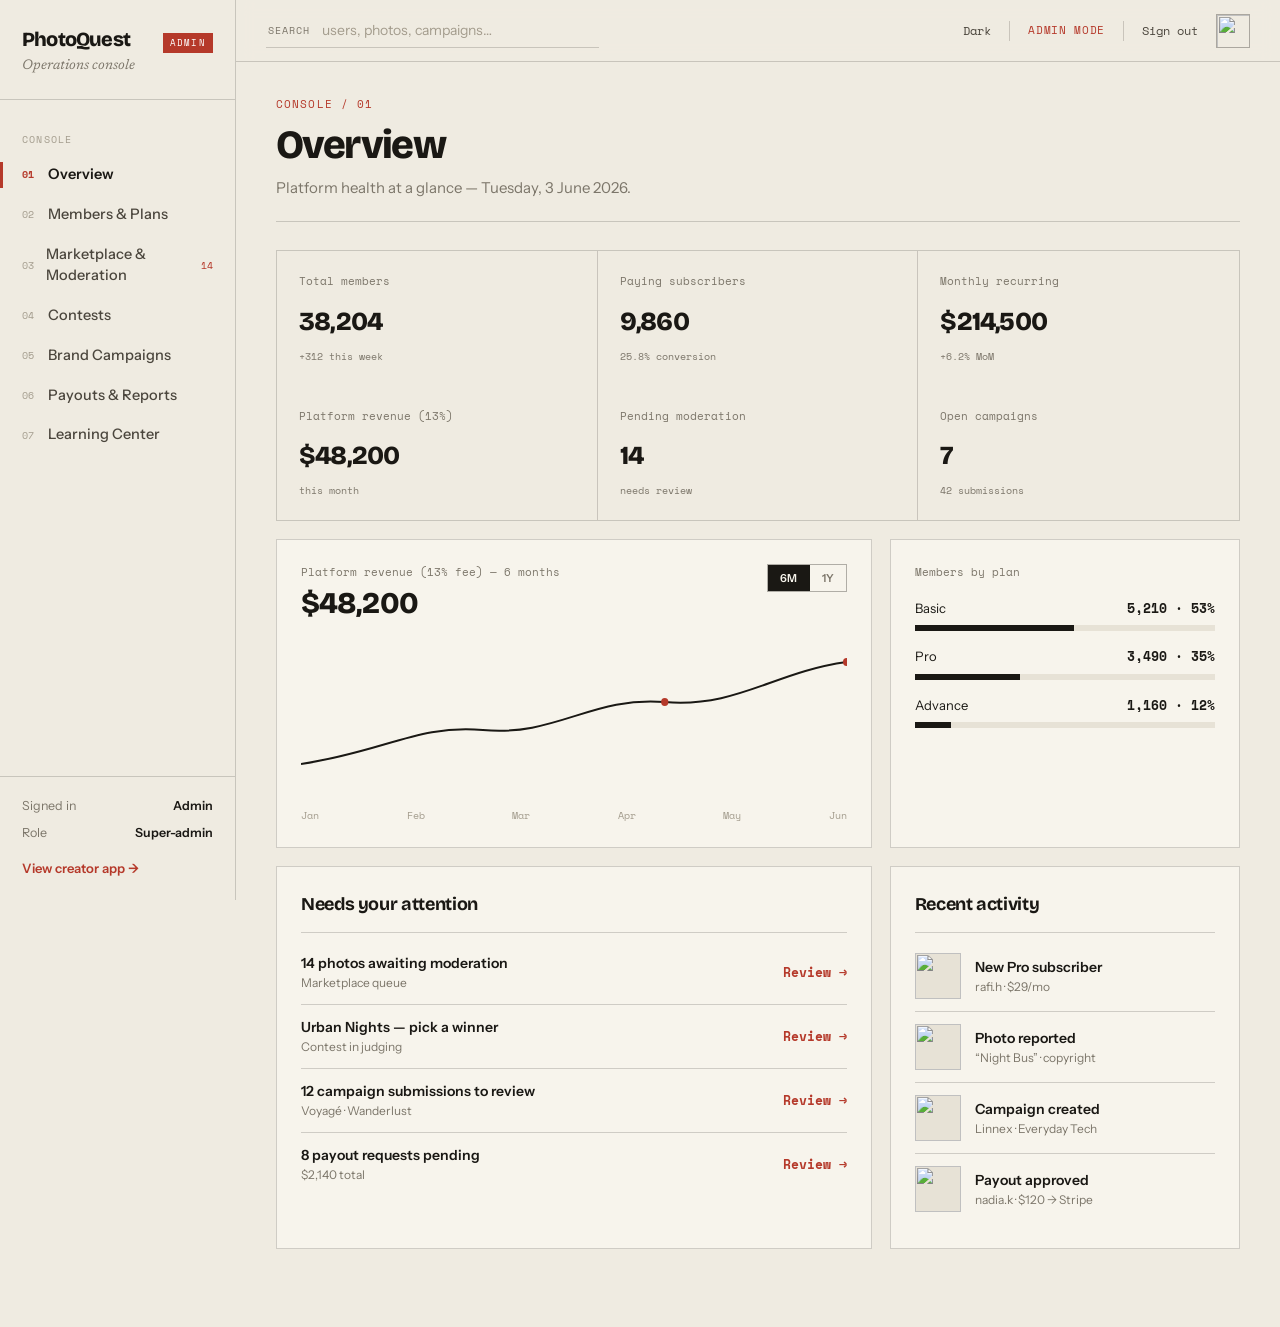
==== commit 5050b780: "Add Learning Center — user side and admin side User side (app/#learning): - Progress bar showing com" ====
--- a/admin/index.html
+++ b/admin/index.html
@@ -28,6 +28,7 @@
     <a class="nav-item" data-go="a-contests"><span class="ni-no">04</span>Contests</a>
     <a class="nav-item" data-go="a-campaigns"><span class="ni-no">05</span>Brand Campaigns</a>
     <a class="nav-item" data-go="a-payouts"><span class="ni-no">06</span>Payouts &amp; Reports</a>
+    <a class="nav-item" data-go="a-learning"><span class="ni-no">07</span>Learning Center</a>
   </nav>
   <div class="side-foot">
     <div class="sf-line"><span>Signed in</span><span class="sf-val">Admin</span></div>
@@ -187,6 +188,43 @@
     </div>
   </section>
 
+  <!-- ===================================================== 7. LEARNING CENTER -->
+  <section class="screen" id="a-learning">
+    <div class="page-head">
+      <div><div class="eyebrow">Console / 07</div><h1>Learning Center</h1>
+      <p>Manage training content, mark items as required, and track creator compliance across the platform.</p></div>
+      <button class="btn-solid" onclick="openAddLrnForm()">+ Add content</button>
+    </div>
+
+    <div class="stat-row" id="lrnAdminKpi"></div>
+
+    <div class="head-actions" style="margin-bottom:18px">
+      <div class="seg">
+        <button class="on" onclick="adminLrnTab('all',this)">All</button>
+        <button onclick="adminLrnTab('required',this)">Required only</button>
+        <button onclick="adminLrnTab('video',this)">Videos</button>
+        <button onclick="adminLrnTab('article',this)">Articles</button>
+        <button onclick="adminLrnTab('guide',this)">Guides</button>
+      </div>
+    </div>
+
+    <div class="panel">
+      <div class="panel-title">Content library — <span id="lrnAdminCount">8 items</span></div>
+      <table class="tbl admin-tbl">
+        <thead><tr>
+          <th>Title</th><th>Category</th><th>Type</th><th>Duration</th>
+          <th>Required</th><th class="r">Views</th><th class="r">Completion</th><th class="r">Actions</th>
+        </tr></thead>
+        <tbody id="lrnAdminBody"></tbody>
+      </table>
+    </div>
+
+    <div class="panel" style="margin-top:18px">
+      <div class="panel-title">Completion rate by item</div>
+      <div id="lrnCompBars" class="ebars" style="margin-top:14px"></div>
+    </div>
+  </section>
+
 </div></div>
 
 <div class="modal-wrap" id="modal">
--- a/admin/css/admin.css
+++ b/admin/css/admin.css
@@ -139,3 +139,6 @@
 .pm-row .pm-edit:hover{border-color:var(--ink);color:var(--ink)}
 .pm-right{display:flex;align-items:center;gap:14px}
 @media(max-width:520px){.fgrid{grid-template-columns:1fr}}
+
+/* ============ LEARNING CENTER (admin) ============ */
+.lrn-req-toggle{white-space:nowrap}
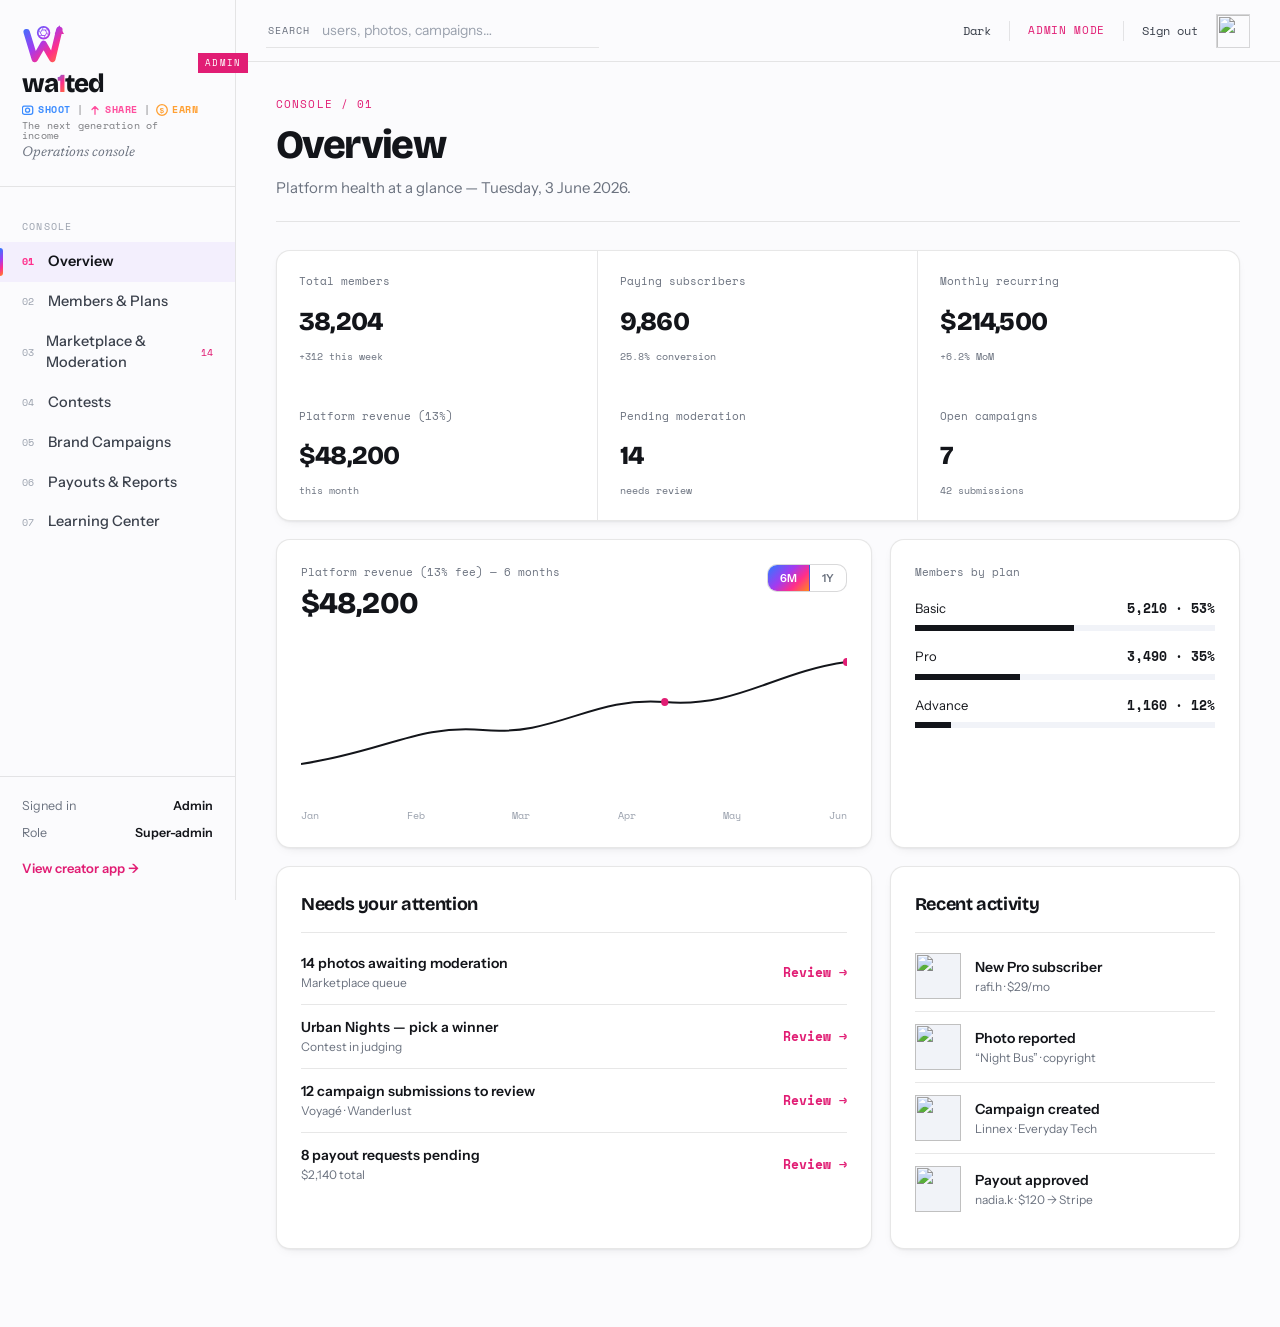
==== commit 938faa7c: "Rebrand to wa1ted and redesign UI around logo gradient - Add wa1ted logo: full vertical lockup (W ma" ====
--- a/admin/index.html
+++ b/admin/index.html
@@ -3,7 +3,7 @@
 <head>
 <meta charset="UTF-8">
 <meta name="viewport" content="width=device-width, initial-scale=1.0">
-<title>PhotoQuest — Admin Console</title>
+<title>wa1ted — Admin Console</title>
 <link rel="preconnect" href="https://fonts.googleapis.com">
 <link rel="preconnect" href="https://fonts.gstatic.com" crossorigin>
 <link href="https://fonts.googleapis.com/css2?family=Bricolage+Grotesque:opsz,wght@12..96,500;12..96,700;12..96,800&family=Instrument+Sans:wght@400;500;600&family=Newsreader:ital,opsz,wght@0,6..72,400;1,6..72,400;1,6..72,500&family=Space+Mono:wght@400;700&display=swap" rel="stylesheet">
@@ -17,7 +17,7 @@
 <!-- ============ SIDEBAR ============ -->
 <aside class="sidebar" id="sidebar">
   <div class="brand">
-    <div class="brand-row"><span class="brand-name">PhotoQuest</span><span class="admin-pip">ADMIN</span></div>
+    <div class="brand-row"><a class="fulllogo" href="../"><svg width="42" height="42" viewBox="0 0 72 72" fill="none" aria-hidden="true" style="display:block"><defs><linearGradient id="wgC" x1="0" y1="0" x2="72" y2="72" gradientUnits="userSpaceOnUse"><stop offset="0" stop-color="#2B7CFF"/><stop offset=".42" stop-color="#A23BF0"/><stop offset=".68" stop-color="#FF2E8B"/><stop offset="1" stop-color="#FF8A1A"/></linearGradient></defs><path d="M8 14 L22 60 L37 34 L52 60 L64 10" stroke="url(#wgC)" stroke-width="11" stroke-linecap="round" stroke-linejoin="round"/><polygon points="64,2 72,17 56,17" fill="url(#wgC)"/><circle cx="37" cy="15" r="10" stroke="url(#wgC)" stroke-width="3"/><path d="M42.5 15 L39.75 19.76 L34.25 19.76 L31.5 15 L34.25 10.24 L39.75 10.24 Z" stroke="url(#wgC)" stroke-width="1.5"/><g stroke="url(#wgC)" stroke-width="1.2"><line x1="42.5" y1="15" x2="45.66" y2="20"/><line x1="39.75" y1="19.76" x2="37" y2="25"/><line x1="34.25" y1="19.76" x2="28.34" y2="20"/><line x1="31.5" y1="15" x2="28.34" y2="10"/><line x1="34.25" y1="10.24" x2="37" y2="5"/><line x1="39.75" y1="10.24" x2="45.66" y2="10"/></g></svg><span class="fl-word">wa<span class="fl-1">1</span>ted</span><span class="fl-pillars"><span class="fl-pill" style="color:#3B8CFF"><svg width="12" height="12" viewBox="0 0 14 14" fill="none" style="vertical-align:-1px"><rect x="0.5" y="2.5" width="12" height="9.5" rx="2.4" stroke="#3B8CFF" stroke-width="1.5"/><circle cx="6.5" cy="7.2" r="2.4" stroke="#3B8CFF" stroke-width="1.5"/></svg>SHOOT</span><span class="fl-sep">|</span><span class="fl-pill" style="color:#FF4D9D"><svg width="12" height="12" viewBox="0 0 14 14" fill="none" style="vertical-align:-1px"><path d="M7 12 V3 M3.5 6.5 L7 3 L10.5 6.5" stroke="#FF4D9D" stroke-width="1.5" stroke-linecap="round" stroke-linejoin="round"/></svg>SHARE</span><span class="fl-sep">|</span><span class="fl-pill" style="color:#FFA033"><svg width="12" height="12" viewBox="0 0 14 14" fill="none" style="vertical-align:-1px"><circle cx="7" cy="7" r="6.2" stroke="#FFA033" stroke-width="1.5"/><text x="7" y="10.2" text-anchor="middle" font-size="9" fill="#FFA033" font-family="monospace">$</text></svg>EARN</span></span><span class="fl-slogan">The next generation of income</span></a><span class="admin-pip">ADMIN</span></div>
     <div class="brand-sub">Operations console</div>
   </div>
   <nav class="nav">
--- a/admin/css/styles.css
+++ b/admin/css/styles.css
@@ -8,33 +8,47 @@
   --serif:'Newsreader',Georgia,serif;
   --mono:'Space Mono',monospace;
   --sidebar-w:236px;
-  --red:#C0392B;
+  --c-blue:#2B7CFF;
+  --c-purple:#A23BF0;
+  --c-magenta:#FF2E8B;
+  --c-orange:#FF8A1A;
+  --grad:linear-gradient(135deg,#2B7CFF 0%,#A23BF0 42%,#FF2E8B 70%,#FF8A1A 100%);
+  --grad-2:linear-gradient(135deg,#2B7CFF,#FF2E8B);
+  --radius:14px;
+  --radius-sm:10px;
+  --radius-lg:20px;
 }
 html[data-theme="light"]{
-  --bg:#EFEBE1;          /* warm newsprint */
-  --paper:#F7F4EC;       /* panels */
-  --paper-2:#E7E2D6;     /* recessed */
-  --ink:#1A1814;         /* near-black warm */
-  --ink-2:#4B463D;
-  --muted:#7C766A;
-  --faint:#A39C8D;
-  --rule:rgba(26,24,20,.18);
-  --rule-2:rgba(26,24,20,.32);
-  --red:#B5392A;
-  --on-ink:#F7F4EC;
+  --bg:#FBFBFD;
+  --paper:#FFFFFF;
+  --paper-2:#F1F3F8;
+  --ink:#13151A;
+  --ink-2:#3B414C;
+  --muted:#6B727F;
+  --faint:#9AA1AD;
+  --rule:rgba(19,21,26,.10);
+  --rule-2:rgba(19,21,26,.16);
+  --red:#E11D74;
+  --on-ink:#FFFFFF;
+  --tint:rgba(123,63,242,.06);
+  --shadow:0 1px 2px rgba(19,21,26,.04),0 10px 30px -12px rgba(19,21,26,.16);
+  --shadow-sm:0 1px 2px rgba(19,21,26,.05),0 4px 14px -8px rgba(19,21,26,.18);
 }
 html[data-theme="dark"]{
-  --bg:#161512;
-  --paper:#1E1C18;
-  --paper-2:#13120F;
-  --ink:#ECE7DA;
-  --ink-2:#BCB5A6;
-  --muted:#8A8475;
-  --faint:#5C574B;
-  --rule:rgba(236,231,218,.16);
-  --rule-2:rgba(236,231,218,.3);
-  --red:#E0584A;
-  --on-ink:#161512;
+  --bg:#0D0E12;
+  --paper:#16181F;
+  --paper-2:#0A0B0F;
+  --ink:#EEF0F5;
+  --ink-2:#B7BDC8;
+  --muted:#838B99;
+  --faint:#565E6C;
+  --rule:rgba(238,240,245,.12);
+  --rule-2:rgba(238,240,245,.22);
+  --red:#FF4D9D;
+  --on-ink:#0D0E12;
+  --tint:rgba(162,59,240,.12);
+  --shadow:0 1px 2px rgba(0,0,0,.4),0 14px 40px -16px rgba(0,0,0,.6);
+  --shadow-sm:0 1px 2px rgba(0,0,0,.4),0 6px 18px -10px rgba(0,0,0,.55);
 }
 *{margin:0;padding:0;box-sizing:border-box}
 html{scroll-behavior:smooth}
@@ -57,6 +71,16 @@
 .brand{padding:0 22px 22px;border-bottom:1px solid var(--rule)}
 .brand-row{display:flex;align-items:baseline;justify-content:space-between}
 .brand-name{font-family:var(--display);font-weight:800;font-size:20px;letter-spacing:-.04em}
+.logo-h{display:inline-flex;align-items:center;gap:8px;line-height:1}
+.logo-h-word{font-family:var(--display);font-weight:800;font-size:20px;letter-spacing:-.04em;color:var(--ink)}
+.logo-h-1{background:linear-gradient(135deg,#2B7CFF,#FF2E8B,#FF8A1A);-webkit-background-clip:text;background-clip:text;-webkit-text-fill-color:transparent;color:transparent}
+.fulllogo{display:inline-flex;flex-direction:column;align-items:flex-start;gap:0;line-height:1;cursor:pointer;text-decoration:none}
+.fl-word{font-family:var(--display);font-weight:800;font-size:26px;letter-spacing:-.04em;color:currentColor;margin-top:5px;line-height:1}
+.fl-1{background:linear-gradient(135deg,#2B7CFF,#FF2E8B,#FF8A1A);-webkit-background-clip:text;background-clip:text;-webkit-text-fill-color:transparent;color:transparent}
+.fl-pillars{display:flex;align-items:center;gap:6px;font-family:var(--mono);font-weight:700;font-size:10px;letter-spacing:.05em;margin-top:7px}
+.fl-pill{display:inline-flex;align-items:center;gap:4px}
+.fl-sep{opacity:.35}
+.fl-slogan{font-family:var(--mono);font-size:10px;opacity:.55;margin-top:5px;letter-spacing:.02em;color:currentColor}
 .brand-idx{font-family:var(--mono);font-size:11px;color:var(--muted)}
 .brand-sub{font-family:var(--serif);font-style:italic;font-size:14px;color:var(--muted);margin-top:2px}
 
@@ -68,9 +92,9 @@
 .nav-item .ni-no{font-family:var(--mono);font-size:10px;color:var(--faint);width:14px}
 .nav-item .ni-flag{margin-left:auto;font-family:var(--mono);font-size:9.5px;color:var(--red)}
 .nav-item:hover{color:var(--ink);background:var(--paper)}
-.nav-item.active{color:var(--ink);font-weight:600}
-.nav-item.active::before{content:"";position:absolute;left:0;top:7px;bottom:7px;width:3px;background:var(--red)}
-.nav-item.active .ni-no{color:var(--red)}
+.nav-item.active{color:var(--ink);font-weight:600;background:var(--tint)}
+.nav-item.active::before{content:"";position:absolute;left:0;top:6px;bottom:6px;width:3px;border-radius:0 3px 3px 0;background:var(--grad)}
+.nav-item.active .ni-no{color:var(--c-magenta)}
 
 .side-foot{border-top:1px solid var(--rule);padding:16px 22px 4px;font-size:12.5px}
 .sf-line{display:flex;justify-content:space-between;color:var(--muted);padding:4px 0}
@@ -110,11 +134,11 @@
 .page-head p{color:var(--muted);margin-top:12px;max-width:540px;font-size:15px}
 
 /* ============ BUTTONS ============ */
-.btn-solid{background:var(--ink);color:var(--on-ink);padding:11px 20px;font-weight:600;font-size:14px;
-  border:1px solid var(--ink);transition:.15s}
-.btn-solid:hover{background:transparent;color:var(--ink)}
-.btn-line{background:none;color:var(--ink);border:1px solid var(--rule-2);padding:11px 20px;font-weight:600;font-size:14px;transition:.15s}
-.btn-line:hover{border-color:var(--ink);background:var(--ink);color:var(--on-ink)}
+.btn-solid{background:var(--grad);background-size:140% 140%;color:#fff;padding:12px 22px;font-weight:600;font-size:14px;
+  border:none;border-radius:var(--radius-sm);transition:.2s;box-shadow:var(--shadow-sm);background-position:0% 50%}
+.btn-solid:hover{background-position:100% 50%;transform:translateY(-1px)}
+.btn-line{background:var(--paper);color:var(--ink);border:1px solid var(--rule-2);padding:12px 22px;font-weight:600;font-size:14px;transition:.2s;border-radius:var(--radius-sm)}
+.btn-line:hover{border-color:var(--c-purple);color:var(--c-purple);background:var(--tint)}
 .btn-line-inv{background:none;border:1px solid currentColor;color:var(--on-ink);padding:13px 24px;font-weight:600;font-size:15px}
 .btn-line-inv:hover{background:var(--on-ink);color:var(--ink)}
 .full{width:100%;display:block;text-align:center;margin-top:8px}
@@ -123,10 +147,10 @@
 .link-u.red{color:var(--red)}
 
 /* segmented (flat) */
-.seg{display:inline-flex;border:1px solid var(--rule-2)}
+.seg{display:inline-flex;border:1px solid var(--rule-2);border-radius:var(--radius-sm);overflow:hidden;background:var(--paper)}
 .seg button{padding:9px 16px;font-size:12.5px;font-weight:600;color:var(--muted);border-right:1px solid var(--rule-2)}
 .seg button:last-child{border-right:none}
-.seg button.on{background:var(--ink);color:var(--on-ink)}
+.seg button.on{background:var(--grad);color:#fff}
 .seg.sm button{padding:6px 12px;font-size:11px}
 
 /* ============ LANDING ============ */
@@ -209,8 +233,8 @@
 .fee-note b{color:var(--ink)}
 
 /* ============ PANELS / STATS ============ */
-.panel{background:var(--paper);border:1px solid var(--rule);padding:24px}
-.stat-row{display:grid;grid-template-columns:repeat(4,1fr);border:1px solid var(--rule);margin-bottom:18px}
+.panel{background:var(--paper);border:1px solid var(--rule);padding:24px;border-radius:var(--radius);box-shadow:var(--shadow-sm)}
+.stat-row{display:grid;grid-template-columns:repeat(4,1fr);border:1px solid var(--rule);margin-bottom:18px;border-radius:var(--radius);overflow:hidden;background:var(--paper);box-shadow:var(--shadow-sm)}
 .stat-row.two{grid-template-columns:1fr 1fr;margin:0}
 .stat{padding:22px;border-right:1px solid var(--rule)}
 .stat:last-child{border-right:none}
@@ -230,8 +254,8 @@
 .usage-big span{color:var(--muted);font-size:26px}
 .usage-meta{font-size:13px;color:var(--muted);margin-bottom:18px}
 .usage-foot{display:flex;justify-content:space-between;font-size:12px;color:var(--muted);margin:20px 0 8px;font-family:var(--mono)}
-.meter{height:6px;background:var(--paper-2);overflow:hidden}
-.meter-fill{height:100%;background:var(--ink);transition:width 1s ease}
+.meter{height:6px;background:var(--paper-2);overflow:hidden;border-radius:20px}
+.meter-fill{height:100%;background:var(--grad);border-radius:20px;transition:width 1s ease}
 
 .panel-title{display:flex;justify-content:space-between;align-items:baseline;font-family:var(--display);font-size:18px;font-weight:700;
   letter-spacing:-.02em;padding-bottom:14px;margin-bottom:8px;border-bottom:1px solid var(--rule)}
@@ -264,7 +288,7 @@
 .val{font-family:var(--mono);font-size:13px;border:1px solid var(--rule);padding:10px 12px;color:var(--ink)}
 .val.muted{color:var(--faint)}
 .chips{display:flex;flex-wrap:wrap;gap:7px}
-.chipm{font-family:var(--mono);font-size:11px;border:1px solid var(--rule-2);padding:5px 10px;color:var(--ink-2)}
+.chipm{font-family:var(--mono);font-size:11px;border:1px solid var(--rule-2);padding:5px 11px;color:var(--ink-2);border-radius:20px}
 .chipm.add{border-style:dashed;color:var(--muted)}
 .ai-offnote{font-size:13px;color:var(--muted);padding:16px 0;border-bottom:1px solid var(--rule);margin-bottom:6px}
 .switch{width:42px;height:22px;background:var(--paper-2);border:1px solid var(--rule-2);position:relative;transition:.2s;flex-shrink:0}
--- a/admin/css/admin.css
+++ b/admin/css/admin.css
@@ -38,7 +38,7 @@
 
 /* ---- moderation / submission grid ---- */
 .mod-grid{display:grid;grid-template-columns:repeat(4,1fr);gap:14px;margin-top:6px}
-.mod-card{border:1px solid var(--rule);background:var(--bg);transition:.3s}
+.mod-card{border:1px solid var(--rule);background:var(--paper);transition:.3s;border-radius:var(--radius);overflow:hidden;box-shadow:var(--shadow-sm)}
 .mod-card .mc-img{position:relative;aspect-ratio:4/3;overflow:hidden}
 .mod-card .mc-img img{width:100%;height:100%;object-fit:cover}
 .mod-card .mc-reason{position:absolute;top:8px;left:8px;font-family:var(--mono);font-size:9.5px;background:var(--ink);color:var(--on-ink);padding:3px 7px}
@@ -102,8 +102,8 @@
 .modal-wrap{position:fixed;inset:0;z-index:100;display:none;align-items:flex-start;justify-content:center;padding:6vh 20px}
 .modal-wrap.open{display:flex}
 .modal-bg{position:absolute;inset:0;background:rgba(20,16,10,.5)}
-.modal{position:relative;width:min(580px,100%);max-height:86vh;display:flex;flex-direction:column;background:var(--bg);
-  border:1px solid var(--rule-2);box-shadow:0 30px 60px -30px rgba(0,0,0,.5);animation:pop .22s ease}
+.modal{position:relative;width:min(580px,100%);max-height:86vh;display:flex;flex-direction:column;background:var(--paper);
+  border:1px solid var(--rule);border-radius:var(--radius-lg);box-shadow:0 30px 60px -30px rgba(0,0,0,.5);animation:pop .22s ease;overflow:hidden}
 @keyframes pop{from{opacity:0;transform:translateY(10px)}to{opacity:1;transform:none}}
 @media(prefers-reduced-motion:reduce){.modal{animation:none}}
 .modal-head{display:flex;align-items:center;justify-content:space-between;padding:20px 24px;border-bottom:1px solid var(--rule)}
@@ -117,16 +117,16 @@
 .frow{margin-bottom:16px}
 .fgrid{display:grid;grid-template-columns:1fr 1fr;gap:14px}
 .frow label,.fgrid .fr label{font-family:var(--mono);font-size:10px;letter-spacing:.08em;text-transform:uppercase;color:var(--muted);display:block;margin-bottom:7px}
-.fld{width:100%;background:var(--paper);border:1px solid var(--rule-2);padding:11px 13px;font-family:var(--body);font-size:14px;color:var(--ink);outline:none;transition:.12s}
-.fld:focus{border-color:var(--ink)}
+.fld{width:100%;background:var(--paper);border:1px solid var(--rule-2);padding:12px 14px;font-family:var(--body);font-size:14px;color:var(--ink);outline:none;transition:.15s;border-radius:var(--radius-sm)}
+.fld:focus{border-color:var(--c-purple);box-shadow:0 0 0 3px var(--tint)}
 .fld::placeholder{color:var(--faint)}
 textarea.fld{resize:vertical;min-height:84px;line-height:1.5}
 select.fld{appearance:none;cursor:pointer}
 .fhint{font-family:var(--mono);font-size:10px;color:var(--faint);margin-top:6px}
 .opt-row{display:flex;flex-wrap:wrap;gap:8px}
-.opt-chip{font-family:var(--mono);font-size:12px;border:1px solid var(--rule-2);padding:8px 13px;color:var(--ink-2);cursor:pointer;transition:.12s;user-select:none}
+.opt-chip{font-family:var(--mono);font-size:12px;border:1px solid var(--rule-2);padding:8px 14px;color:var(--ink-2);cursor:pointer;transition:.15s;user-select:none;border-radius:20px}
 .opt-chip:hover{border-color:var(--ink)}
-.opt-chip.on{background:var(--ink);color:var(--on-ink);border-color:var(--ink)}
+.opt-chip.on{background:var(--grad);color:#fff;border-color:transparent}
 .opt-chip.on::before{content:"✓ "}
 .frow-prefix{position:relative}
 .frow-prefix .pfx{position:absolute;left:13px;top:50%;transform:translateY(-50%);font-family:var(--mono);color:var(--muted);font-size:14px}
